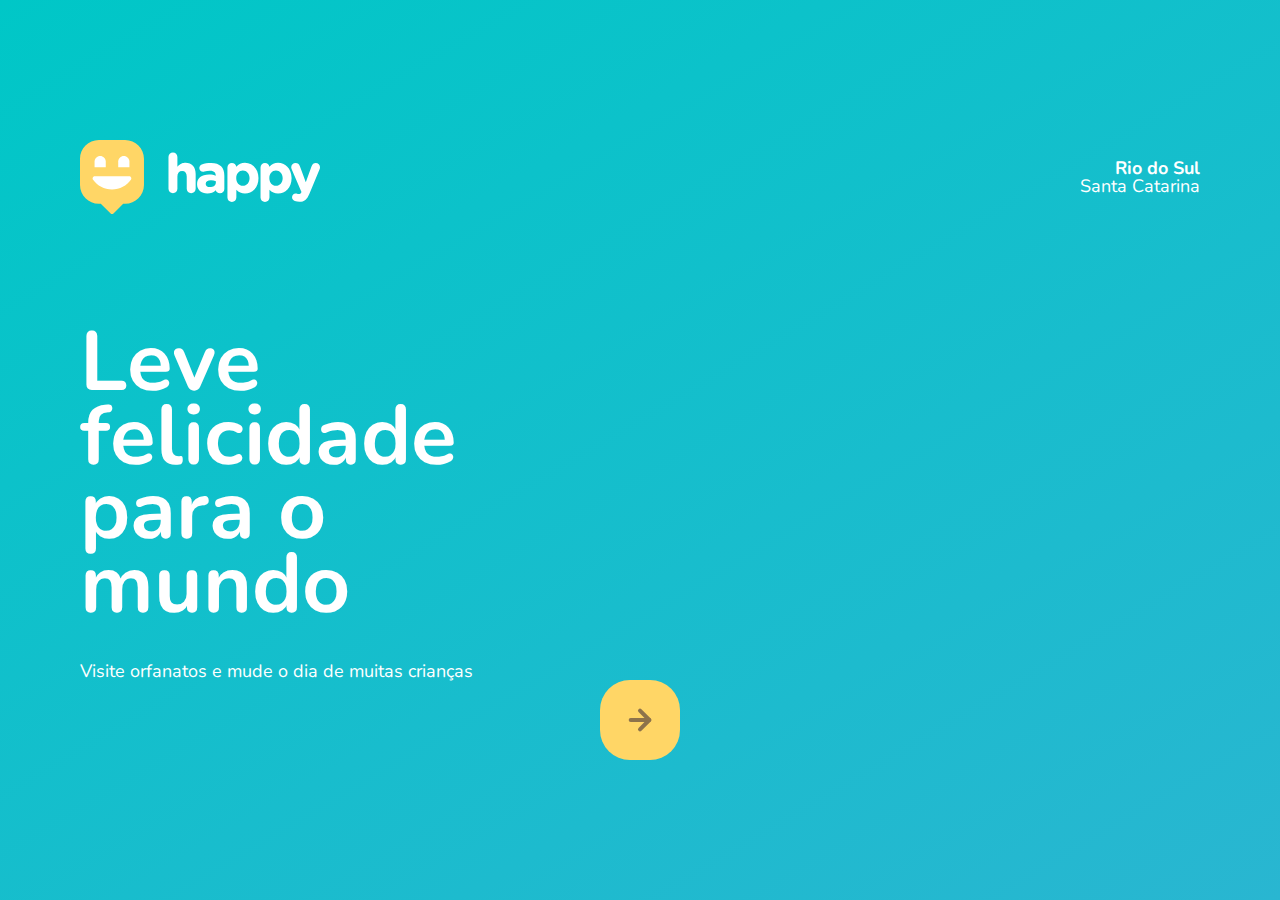
==== index.html @ 5cd83a91 "Primeiro commit do app Happy NLW" ====
<!DOCTYPE html>
<html lang="pt_BR">
  <head>
    <meta charset="UTF-8" />
    <meta name="viewport" content="width=device-width, initial-scale=1.0" />
    <link rel="icon" href="./public/images/logo-icon.png" />
    <link rel="stylesheet" href="./public/css/main.css" />
    <link rel="stylesheet" href="./public/css/animations.css" />
    <link rel="stylesheet" href="./public/css/page-landing.css" />
    <link href="https://fonts.googleapis.com/css2?family=Nunito:wght@400;600;800&display=swap" rel="stylesheet">
    <title>Happy!</title>
  </head>

  <body>
    <div id="page-landing">
      <div id="container">

        <header>
          <img class="animate-up" src="./public/images/logo.svg" alt="Logomarca Happy" />
          <div class="location animate-up">
            <strong>Rio do Sul</strong>
            <p>Santa Catarina</p>
          </div>
        </header>

        <main>
          <h1 class="animate-up">Leve felicidade para o mundo</h1>
          <section class="visit">
            <p class="animate-up">Visite orfanatos e mude o dia de muitas crianças</p>
            <a href="#" title="Visite Orfanatos" class="animate-up">
              <img src="./public/images/arrow.svg" alt="ir para seção mapas" />
            </a>
          </section>
        </main>

      </div>
    </div>
  </body>
</html>
---- public/css/main.css ----
* {
  margin: 0;
  padding: 0;
}
:root {
  font-size: 62.5%;
}

body {
  height: 100vh;
  color: white;
}

body,
input,
button,
textarea {
  font: 400 1.8rem/1 "Nunito", sans-serif;
}
---- public/css/animations.css ----
/* Animções*/

@keyframes up {
  from {
    opacity: 0;
    transform: translateY(16px);
  }

  to {
    opacity: 1;
    transform: translateY(0);
  }
}

.animate-up {
  animation-name: up;
  animation-duration: 300ms;
  animation-fill-mode: backwards;
}
---- public/css/page-landing.css ----
#page-landing {
  background: linear-gradient(329.54deg, #29b6d1 0%, #00c7c7 100%);
  text-align: center;
  min-height: 100vh;
  display: flex;
  align-items: center;
}

#container {
  margin: auto;
  width: min(90%, 112rem);
}

#logo {
  animation-delay: 50ms;
}

.location, h1, .visit p {
  height: 16vh;
}

.location {
  animation-delay: 100ms;
}

main h1 {
  font-size: clamp(4rem, 8vw, 8.4rem);
  animation-delay: 150ms;
}

.visit p {
  animation-delay: 200ms;
}

.visit a {
  width: 8rem;
  height: 8rem;
  background: #ffd666;

  border: none;
  border-radius: 3rem;

  display: flex;
  align-items: center;
  justify-content: center;

  margin: 0 auto;
  
  transition: background 200ms;
  animation-delay: 250ms;
}

.visit a:hover {
    background: #96feff
}






/* Desktop Version */

@media (min-width: 760px) {
  header {
    display: flex;
    align-items: center;
    justify-content: space-between;
  }

  .location, h1, .visit p {
    height: initial;
    text-align: initial;
  }

  .location {
    text-align: right;
  }

  main h1 {
    font-weight: bold;
    line-height: .88;

    margin: clamp(10%, 9vh, 12%) 0 4rem;

    width: min(300px, 80%)
  }
}
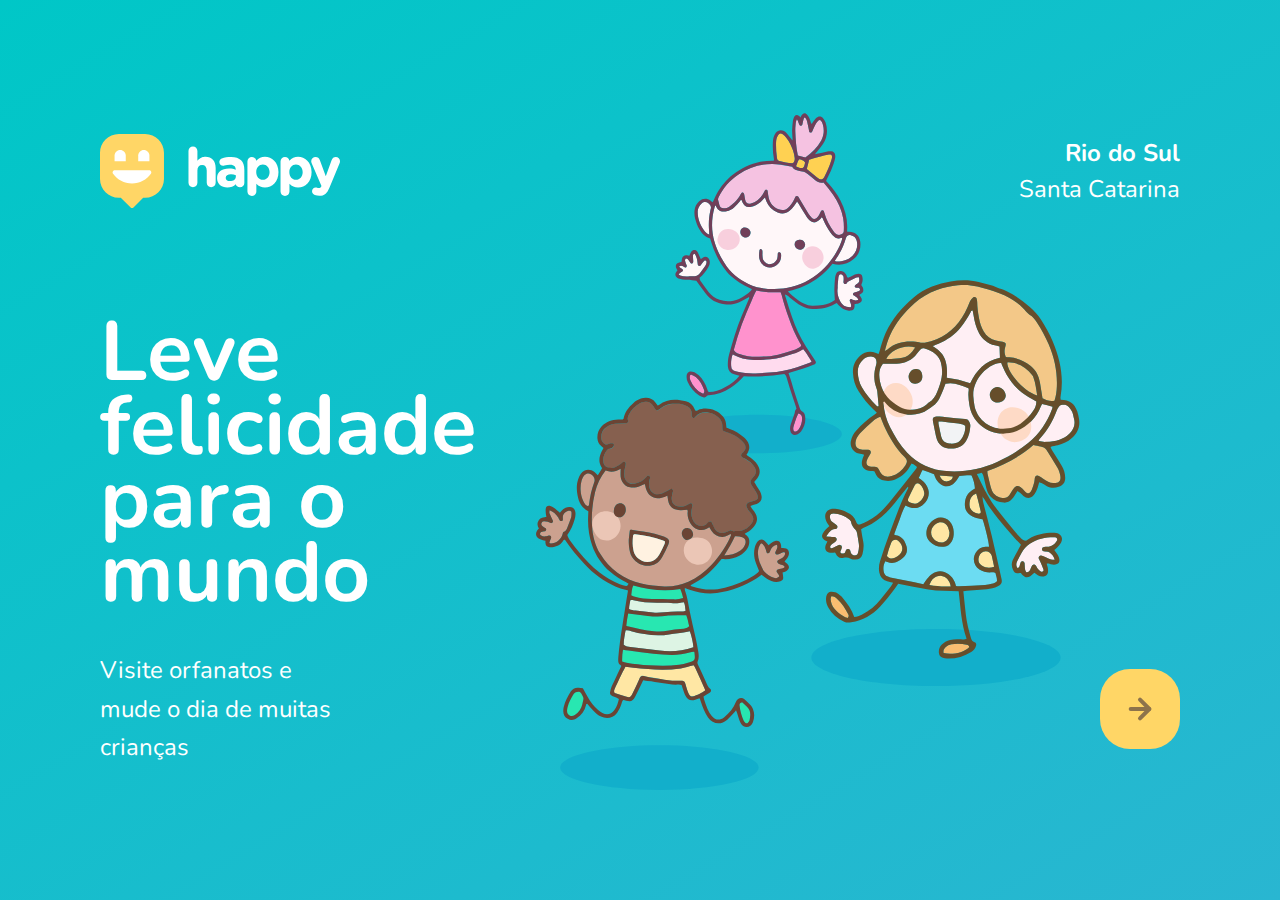
==== commit cb2b17cb: "Segundo Commit do NLW (Aula 2 Pronta)" ====
--- a/index.html
+++ b/index.html
@@ -27,7 +27,7 @@
           <h1 class="animate-up">Leve felicidade para o mundo</h1>
           <section class="visit">
             <p class="animate-up">Visite orfanatos e mude o dia de muitas crianças</p>
-            <a href="#" title="Visite Orfanatos" class="animate-up">
+            <a href="./orphanages.html" title="Visite Orfanatos" class="animate-up">
               <img src="./public/images/arrow.svg" alt="ir para seção mapas" />
             </a>
           </section>
--- a/public/css/main.css
+++ b/public/css/main.css
@@ -1,6 +1,7 @@
 * {
   margin: 0;
   padding: 0;
+  box-sizing: border-box;
 }
 :root {
   font-size: 62.5%;
@@ -9,6 +10,7 @@
 body {
   height: 100vh;
   color: white;
+  background: #EBF2F5;
 }
 
 body,
--- a/public/css/animations.css
+++ b/public/css/animations.css
@@ -1,5 +1,5 @@
-/* Animções*/
-
+/* Animations Keyframes*/
+/*Slide Up*/
 @keyframes up {
   from {
     opacity: 0;
@@ -12,8 +12,42 @@
   }
 }
 
+/*Slide from hidden to screen from left side*/
+@keyframes right {
+  from {
+    transform: translateX(-100%)
+
+  }
+
+  to {
+    transform: TranslateX(0)
+  }
+}
+
+@keyframes appear {
+  from {
+    opacity: 0;
+  }
+
+  to {
+    opacity: 1;
+  }
+}
+
+/*Animation Classes*/
 .animate-up {
   animation-name: up;
   animation-duration: 300ms;
   animation-fill-mode: backwards;
 }
+
+.animate-right {
+  animation-name: right;
+  animation-duration: 300ms;
+}
+
+.animate-appear {
+  animation-name: appear;
+  animation-duration: 350ms;
+  animation-fill-mode: backwards;
+}--- a/public/css/page-landing.css
+++ b/public/css/page-landing.css
@@ -15,17 +15,26 @@
   animation-delay: 50ms;
 }
 
-.location, h1, .visit p {
+.location,
+h1,
+.visit p {
   height: 16vh;
 }
 
 .location {
   animation-delay: 100ms;
+
 }
 
 main h1 {
   font-size: clamp(4rem, 8vw, 8.4rem);
   animation-delay: 150ms;
+}
+
+.visit {
+  display: flex;
+  align-items: center;
+  justify-content: space-between;
 }
 
 .visit p {
@@ -44,45 +53,64 @@
   align-items: center;
   justify-content: center;
 
-  margin: 0 auto;
-  
+  margin: auto;
+
   transition: background 200ms;
   animation-delay: 250ms;
 }
 
 .visit a:hover {
-    background: #96feff
+  background: #96feff;
 }
-
-
-
 
 
 
 /* Desktop Version */
 
 @media (min-width: 760px) {
+  #container {
+    padding: 5rem 2rem;
+    /* shorthand bg: image / no-repeat, position e size */
+    background: url("../images/bg.svg") no-repeat 80% /
+      clamp(30rem, 54vw, 56rem);
+  }
+
   header {
     display: flex;
     align-items: center;
     justify-content: space-between;
   }
 
-  .location, h1, .visit p {
+  .location,
+  h1,
+  .visit p {
     height: initial;
     text-align: initial;
   }
 
   .location {
     text-align: right;
+    font-size: 2.4rem;
+    line-height: 1.5;
   }
 
   main h1 {
     font-weight: bold;
-    line-height: .88;
+    line-height: 0.88;
 
     margin: clamp(10%, 9vh, 12%) 0 4rem;
 
-    width: min(300px, 80%)
+    width: min(300px, 80%);
   }
-}+
+  .visit p {
+    font-size: 2.4rem;
+    line-height: 1.6;
+    width: clamp(20rem, 20vw, 30rem);
+  }
+  
+  .visit a {
+    margin: initial;
+  }
+
+}
